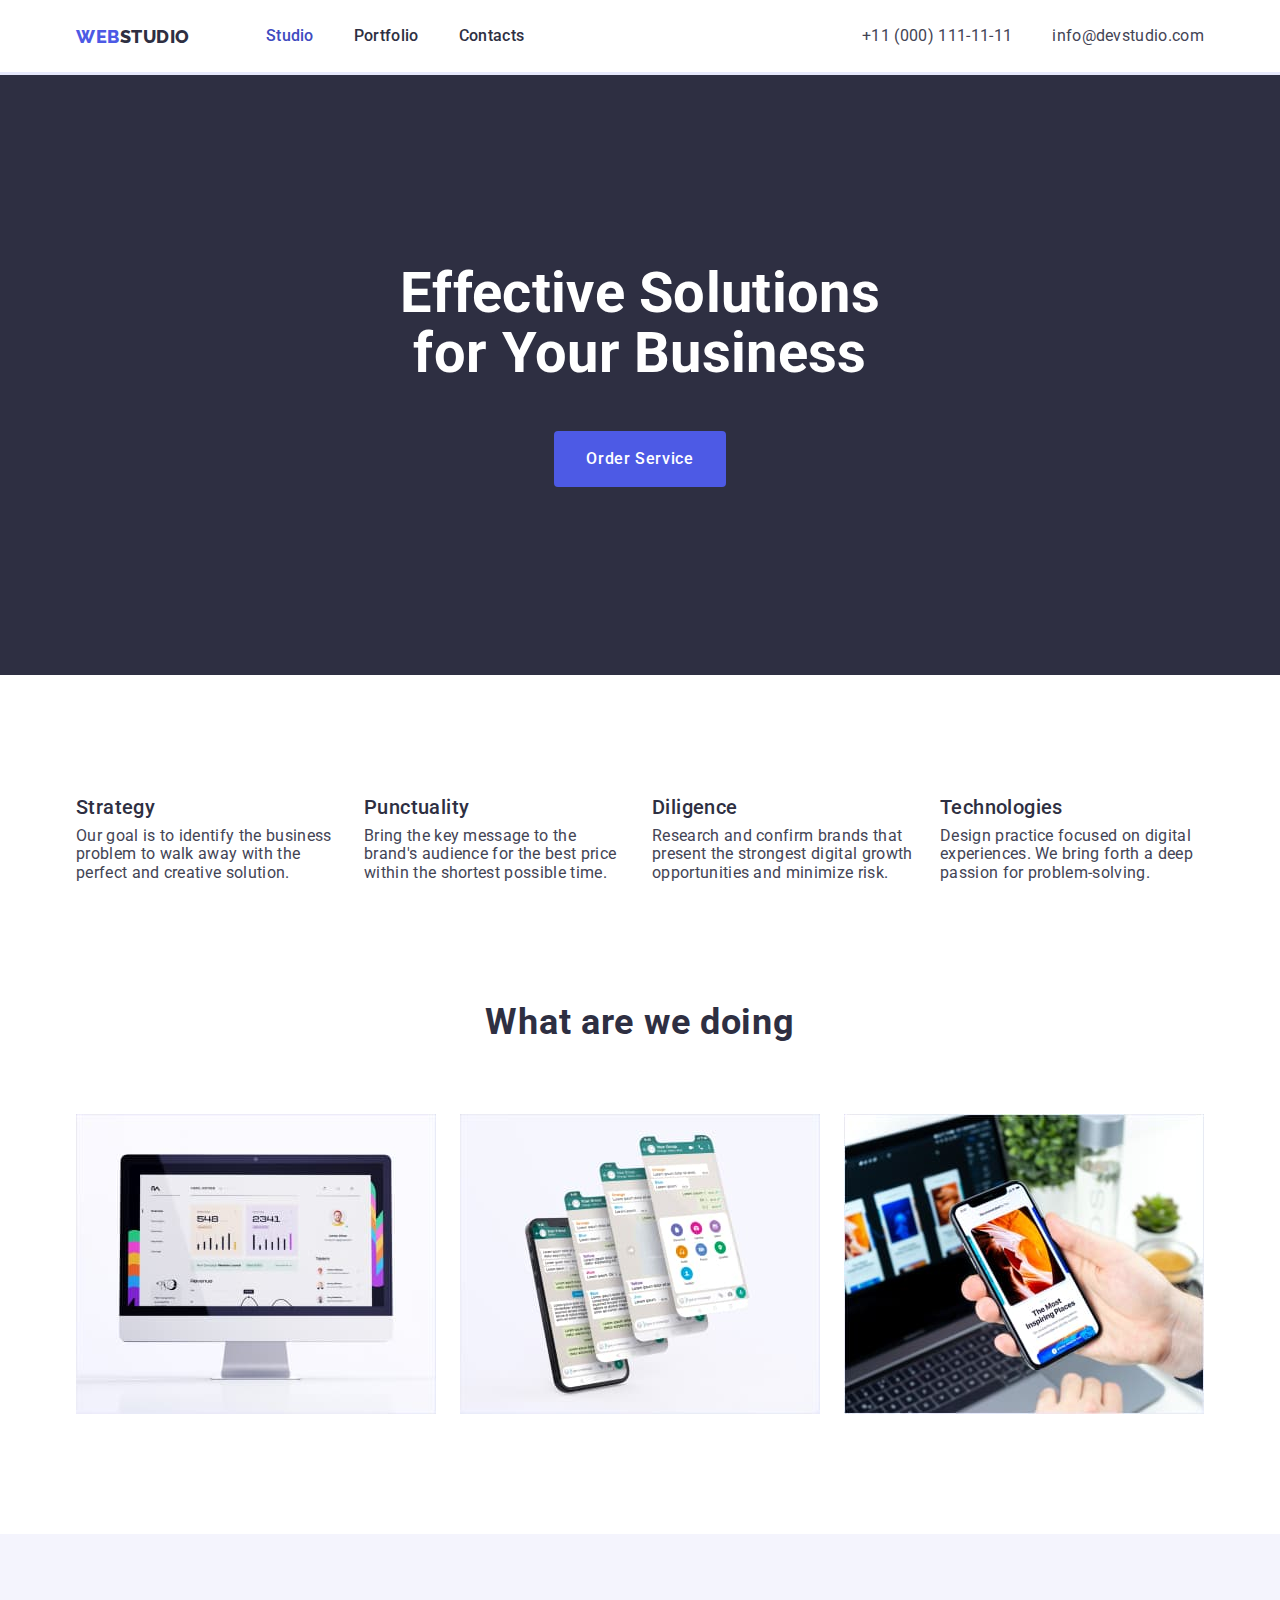
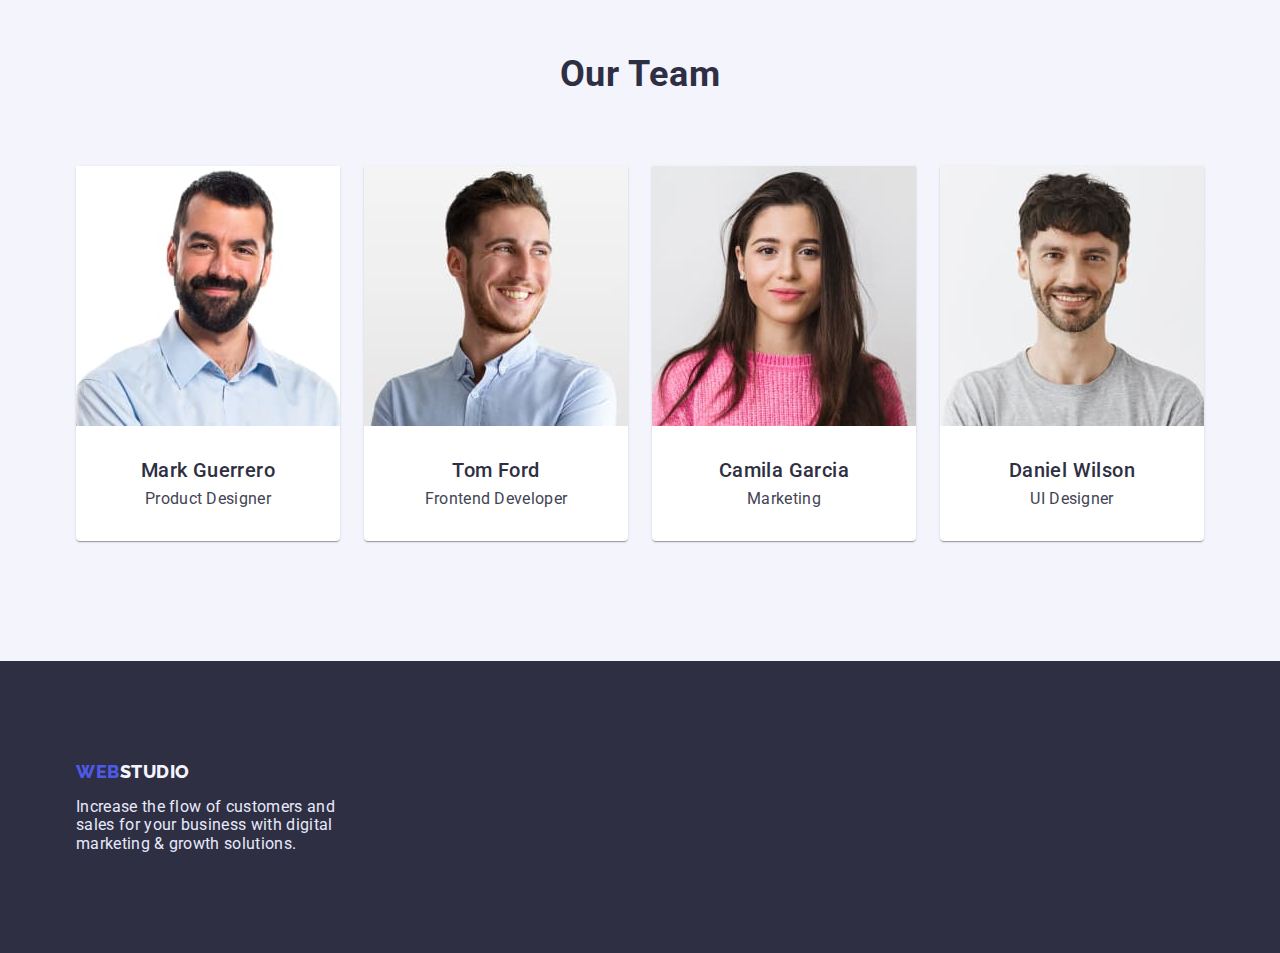
==== index.html @ 26d2b22c "Initial commit" ====
<!DOCTYPE html>
<html lang="en">
  <head>
    <meta charset="UTF-8" />
    <meta http-equiv="X-UA-Compatible" content="IE=edge" />
    <meta name="viewport" content="width=device-width, initial-scale=1.0" />
    <title>WEBSTUDIO</title>
    <!-- Fonts -->
    <link rel="preconnect" href="https://fonts.googleapis.com" />
    <link rel="preconnect" href="https://fonts.gstatic.com" crossorigin />
    <link
      href="https://fonts.googleapis.com/css2?family=Raleway:wght@800&family=Roboto:wght@400;500;700;900&display=swap"
      rel="stylesheet"
    />
    <!-- Styles -->
    <link
      rel="stylesheet"
      href="https://cdnjs.cloudflare.com/ajax/libs/modern-normalize/1.1.0/modern-normalize.min.css"
    />
    <link rel="stylesheet" href="./css/styles.css" />
  </head>
  <!-- Body -->
  <body>
    <!-- Header -->
    <header class="header">
      <div class="header-container container">
        <a class="logo" href="./index.html">WEB<span class="logo-dark">STUDIO</span></a>
        <nav class="navigation">
          <ul class="navigation-list">
            <li><a class="link current" href="./index.html">Studio</a></li>
            <li><a class="link" href="./portfolio.html">Portfolio</a></li>
            <li><a class="link" href="">Contacts</a></li>
          </ul>
        </nav>
        <ul class="contact-list">
          <li><a class="link contact-item" href="tel:+110001111111">+11 (000) 111-11-11</a></li>
          <li
            ><a class="link contact-item" href="mailto:info@devstudio.com"
              >info@devstudio.com</a
            ></li
          >
        </ul>
      </div>
    </header>
    <main>
      <!--hero image-->
      <section class="hero-section">
        <div class="hero-container container">
          <h1 class="hero-title">Effective Solutions for Your Business</h1>
          <button class="primary-btn" type="button">Order Service</button>
        </div>
      </section>
      <!-- Features -->
      <section class="section">
        <div class="container">
          <h2 class="section-title" hidden>features</h2>
          <ul class="section-list">
            <li class="item">
              <h3 class="undertitle">Strategy</h3>
              <p>
                Our goal is to identify the business problem to walk away with the perfect and
                creative solution.
              </p>
            </li>
            <li class="item">
              <h3 class="undertitle">Punctuality</h3>
              <p>
                Bring the key message to the brand's audience for the best price within the shortest
                possible time.
              </p>
            </li>
            <li class="item">
              <h3 class="undertitle">Diligence</h3>
              <p>
                Research and confirm brands that present the strongest digital growth opportunities
                and minimize risk.
              </p>
            </li>
            <li class="item">
              <h3 class="undertitle">Technologies</h3>
              <p>
                Design practice focused on digital experiences. We bring forth a deep passion for
                problem-solving.
              </p>
            </li>
          </ul>
        </div>
      </section>
      <!-- What are we doing -->
      <section class="section-work">
        <div class="container">
          <h2 class="section-title">What are we doing</h2>
          <ul class="work-list">
            <li>
              <img src="./images/hw-1-img-1.jpg" alt="stats at tablet" width="360" height="300" />
            </li>
            <li class="img-list">
              <img
                src="./images/hw-1-img-2.jpg"
                alt="functions of application"
                width="360"
                height="300"
              />
            </li>
            <li class="img-list">
              <img
                src="./images/hw-1-img-3.jpg"
                alt="using of laptop and phone"
                width="360"
                height="300"
              />
            </li>
          </ul>
        </div>
      </section>
      <!-- Our team -->
      <section class="section-team">
        <div class="container">
          <h2 class="section-title">Our Team</h2>
          <ul class="card-list">
            <li class="section-card">
              <img src="./images/hw-1-img-4.jpg" alt="male photo" width="264" height="260" />
              <div class="card-description">
                <h3 class="undertitle">Mark Guerrero</h3>
                <p>Product Designer</p>
              </div>
            </li>
            <li class="section-card">
              <img src="./images/hw-1-img-5.jpg" alt="male photo" width="264" height="260" />
              <div class="card-description">
                <h3 class="undertitle">Tom Ford</h3>
                <p>Frontend Developer</p>
              </div>
            </li>
            <li class="section-card">
              <img src="./images/hw-1-img-6.jpg" alt="female photo" width="264" height="260" />
              <div class="card-description">
                <h3 class="undertitle">Camila Garcia</h3>
                <p>Marketing</p>
              </div>
            </li>
            <li class="section-card">
              <img src="./images/hw-1-img-7.jpg" alt="male photo" width="264" height="260" />
              <div class="card-description">
                <h3 class="undertitle">Daniel Wilson</h3>
                <p>UI Designer</p>
              </div>
            </li>
          </ul>
        </div>
      </section>
    </main>
    <!-- Footer -->
    <footer class="footer">
      <div class="container">
        <a class="logo logo-footer" href="./index.html"
          >WEB<span class="logo-light logo-footer">STUDIO</span></a
        >
        <p class="footer-text">
          Increase the flow of customers and sales for your business with digital marketing & growth
          solutions.
        </p>
      </div>
    </footer>
  </body>
</html>
---- css/styles.css ----
/* Colors */
:root {
  --primary-brand: #4d5ae5;
  --pressed-state: #404bbf;
  --dark: #2e2f42;
  --succsess: #31d0aa;
  --text: #434455;
  --subtle-text: #8e8f99;
  --accent: #e7e9fc;
  --light: #f4f4fd;
  --modal-everlay: rgba(46, 47, 66, 0.4);
  --hero-background: rgba(46, 47, 66, 0.7);
  --background-white: #ffffff;

  /* Others */

  --indent: 24px;
  --cards: 3;
  --cardshadow: 0px 2px 1px -1px rgba(0, 0, 0, 0.2), 0px 1px 1px 0px rgba(0, 0, 0, 0.14),
    0px 1px 3px 0px rgba(0, 0, 0, 0.12);
}

/* Body */
body {
  font-family: 'Roboto', 'sans-serif';
  color: var(--text);
  background-color: var(--background-white);
  letter-spacing: 0.02em;
}

/* Reset Start */
h1,
h2,
h3,
h4,
h5,
h6,
p {
  margin: 0;
}

ul {
  margin: 0;
  padding: 0;
  list-style: none;
}

img {
  display: block;
  max-width: 100%;
  height: auto;
}

.visually-hidden {
  position: absolute;
  margin: -1px;
  border: 0;
  padding: 0;
  white-space: nowrap;
  height: 1px;
  clip-path: inset(100%);
  clip: rect(0 0 0 0);
  width: 1px;
  overflow: hidden;
}
/* reset end */

/* container */
.container {
  max-width: 1158px;
  padding-left: 15px;
  padding-right: 15px;
  margin: 0 auto;
}

/* Current color */
.navigation-list .link.current {
  color: var(--pressed-state);
}

/* logo */
.logo {
  color: var(--primary-brand);
  font-family: 'Raleway';
  font-size: 18px;
  font-weight: 800;
  line-height: calc(21 / 18);
  letter-spacing: 0.03em;
  text-decoration: none;
  margin-right: 76px;
}
.logo-dark {
  color: var(--dark);
  font-family: 'Raleway';
  font-size: 18px;
  font-weight: 800;
  line-height: calc(21 / 18);
  letter-spacing: 0.03em;
  text-decoration: none;
}

.logo-light {
  color: var(--light);
  font-family: 'Raleway';
  font-size: 18px;
  font-weight: 800;
  line-height: calc(21 / 18);
  letter-spacing: 0.03em;
  text-decoration: none;
}
/* Navigation */
.link {
  display: block;
  padding-top: 24px;
  padding-bottom: 24px;
  color: var(--dark);
  font-weight: 500;
  line-height: calc(24 / 16);
  text-decoration: none;
  letter-spacing: 0.02em;
}

.link:hover,
.link:focus {
  color: var(--primary-brand);
}
.navigation-list {
  list-style: none;
}
/* Contacs */
.contact-item {
  color: var(--text);
  font-weight: 400;
  line-height: calc(24 / 16);
  letter-spacing: 0.02em;
}

.contact-list {
  list-style: none;
}
/* Hero section */
.hero-section {
  background-color: var(--dark);
}
.hero-container {
  padding-top: 188px;
  padding-bottom: 188px;
  margin: auto;
}

.hero-title {
  width: 494px;
  color: var(--background-white);
  font-size: 56px;
  line-height: calc(60 / 56);
  margin-left: auto;
  margin-right: auto;
  text-align: center;
  margin-bottom: 48px;
}
/* Button */

.primary-btn {
  font-family: inherit;
  color: var(--background-white);
  background-color: var(--primary-brand);
  font-size: 16px;
  font-weight: 500;
  line-height: calc(24 / 16);
  letter-spacing: 0.04em;
  cursor: pointer;
  padding: 16px 32px;
}

.primary-btn {
  display: block;
  align-items: center;
  margin-left: auto;
  margin-right: auto;
  border-radius: 4px;
  border: transparent;
  /* outline: 2px solid red;
  outline-offset: -2px; */
}

.primary-btn:hover,
.primary-btn:focus {
  background-color: var(--pressed-state);
}
/* Features */

.undertitle {
  color: var(--dark);
  font-size: 20px;
  font-weight: 500;
  line-height: calc(24 / 20);
  letter-spacing: 0.02em;
}
/* What are we doing */
.section-title {
  color: var(--dark);
  font-size: 36px;
  line-height: calc(40 / 36);
  letter-spacing: 0.02em;
  margin-bottom: 72px;
  text-align: center;
}

/* Our team */

.section-team {
  background-color: var(--light);
}

.section-card {
  background-color: var(--background-white);
  box-shadow: var(--cardshadow);
  border-radius: 0px 0px 4px 4px;
  border-top: none;
}
/* Footer */

.footer {
  color: var(--accent);
  background-color: var(--dark);
}

/* Portfolio */

/* Filter */

.secondary-btn {
  font-family: inherit;
  color: var(--primary-brand);
  background-color: var(--light);
  font-size: 16px;
  font-weight: 500;
  line-height: calc(24 / 16);
  letter-spacing: 0.04em;
  cursor: pointer;
  padding: 12px 24px;
}

.secondary-btn:hover,
.secondary-btn:focus {
  background-color: var(--pressed-state);
  color: var(--background-white);
}
.secondary-btn {
  border: 2px solid transparent;
  border-radius: 5px;
}

.section-filter {
  list-style: none;
}

.section-title-portfolio {
  font-weight: 500;
  font-size: 20px;
  line-height: calc(24 / 20);
  letter-spacing: 0.02em;
  margin-bottom: 8px;
}

/* FLEX */
.header-container {
  display: flex;
  align-items: center;
}

.header {
  /* padding-top: 24px;
  padding-bottom: 24px; */
  border-bottom: 3px solid var(--accent);
}

.navigation-list {
  display: flex;
  gap: 40px;
}

.contact-list {
  display: flex;
  gap: 40px;
  margin-left: auto;
}

.section {
  padding-top: 120px;
  padding-bottom: 120px;
}

.undertitle {
  margin-bottom: 8px;
}

.section-list {
  display: flex;
  gap: 24px;
}

.section-list > .item {
  flex-basis: calc(100% / 4);
}

.work-list {
  display: flex;
  align-items: center;
  gap: 24px;
}

.card-list {
  display: flex;
  align-items: center;
  gap: 24px;
  /* outline: 2px solid red;
  outline-offset: -2px; */
}

.section-work {
  padding-bottom: 120px;
  /* outline: 2px solid red;
  outline-offset: -2px; */
}

.section-team {
  padding-top: 120px;
  padding-bottom: 120px;
  /* outline: 2px solid red;
  outline-offset: -2px; */
}

.card-description {
  padding: 32px 16px;
  text-align: center;
  /* box-shadow: var(--cardshadow);
  border-radius: 0px 0px 4px 4px; */
}

.footer {
  padding-top: 100px;
  padding-bottom: 100px;
}

.footer-text {
  max-width: 264px;
  margin-top: 16px;
}

/* Portfolio */

.section-filter {
  display: flex;
  justify-content: center;
  gap: 24px;
  /* outline: 2px solid red;
  outline-offset: -2px; */
}

.img-text {
  padding-top: 32px;
  padding-bottom: 32px;
  padding-left: 16px;
  padding-right: auto;
  border: 1px solid var(--accent);
  border-top: none;
}

.section-buttons {
  padding-bottom: 120px;
  padding-top: 120px;
}

.filter-list {
  display: flex;
  flex-wrap: wrap;
  padding: 0;
  margin: 0;
  margin-left: -24px;
  margin-top: 24px;
  /* outline: 2px solid red;
  outline-offset: -2px; */
}
.filter-list > .filter-item {
  flex-basis: calc(100% / 3 - 24px);
  margin-left: 24px;
  margin-top: 48px;
  /* box-shadow: var(--cardshadow); */
  /* border: 1px solid var(--accent);
  border-top: none; */
}
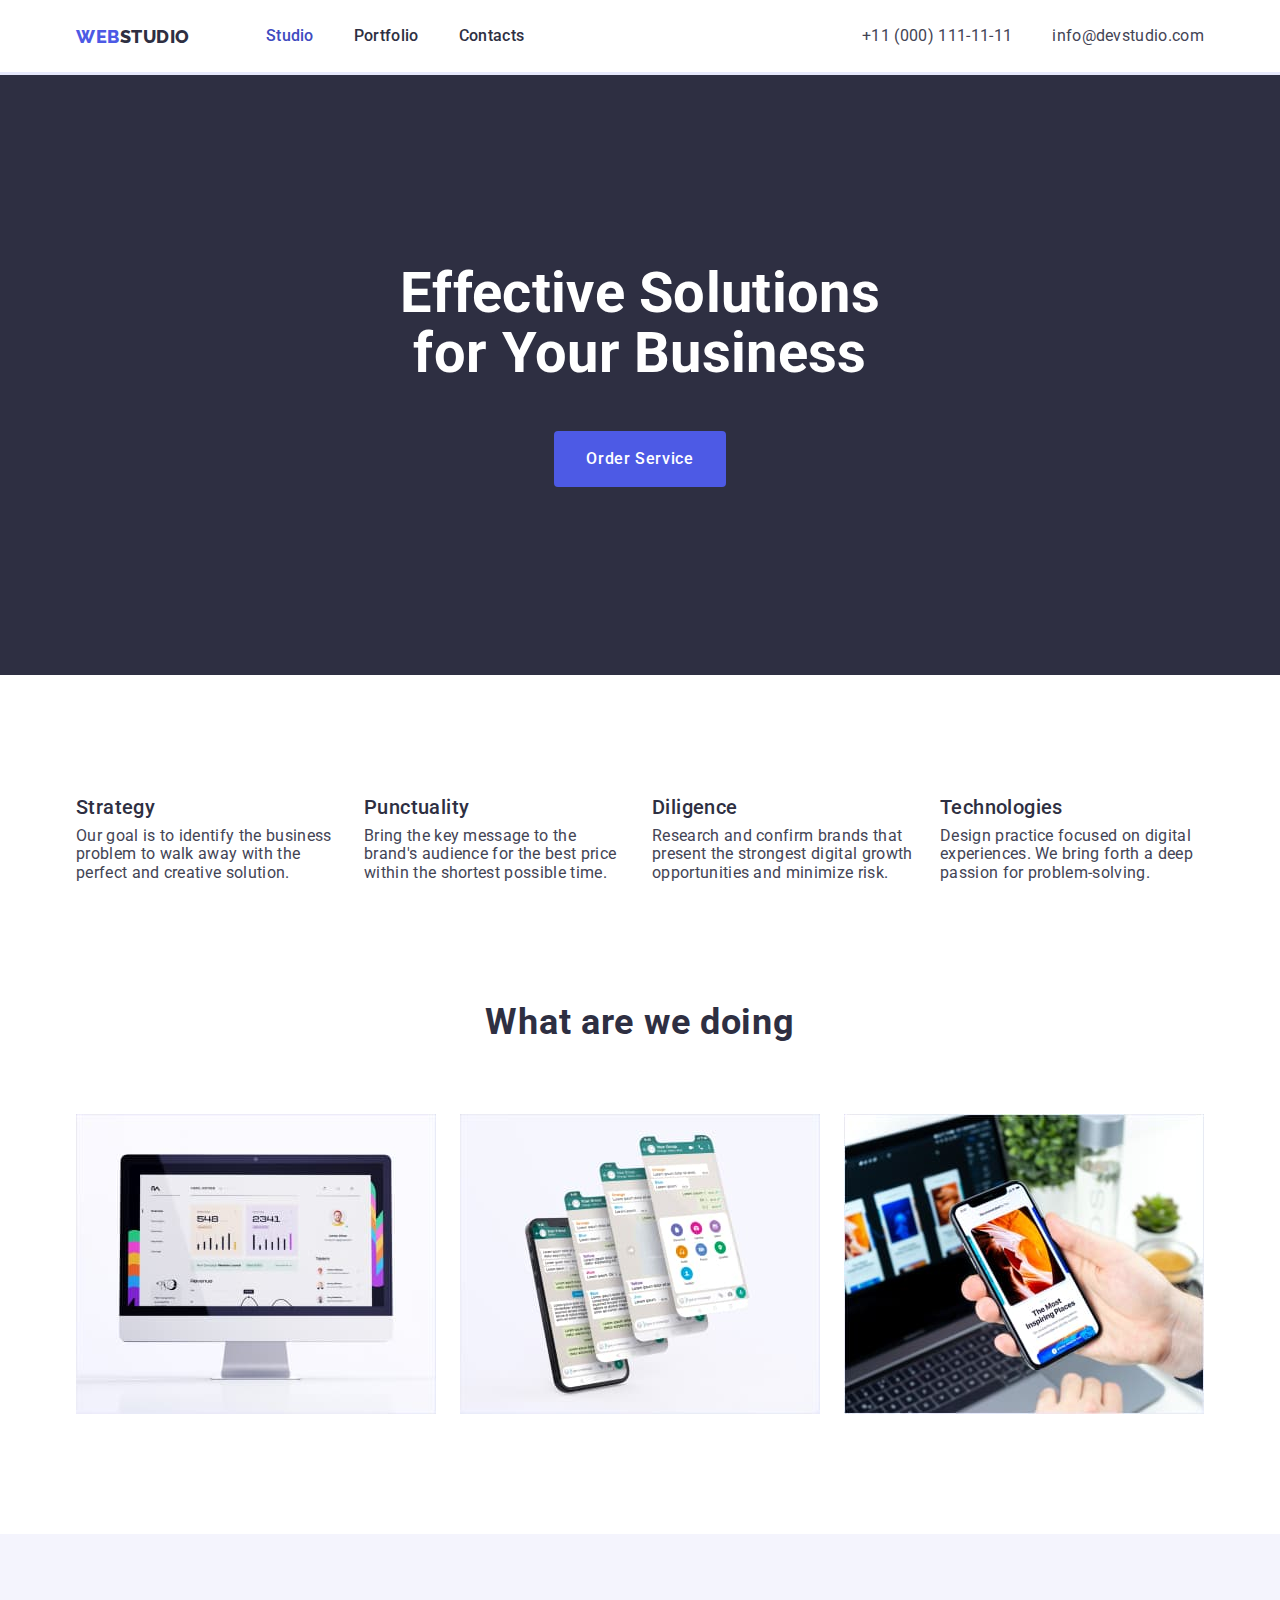
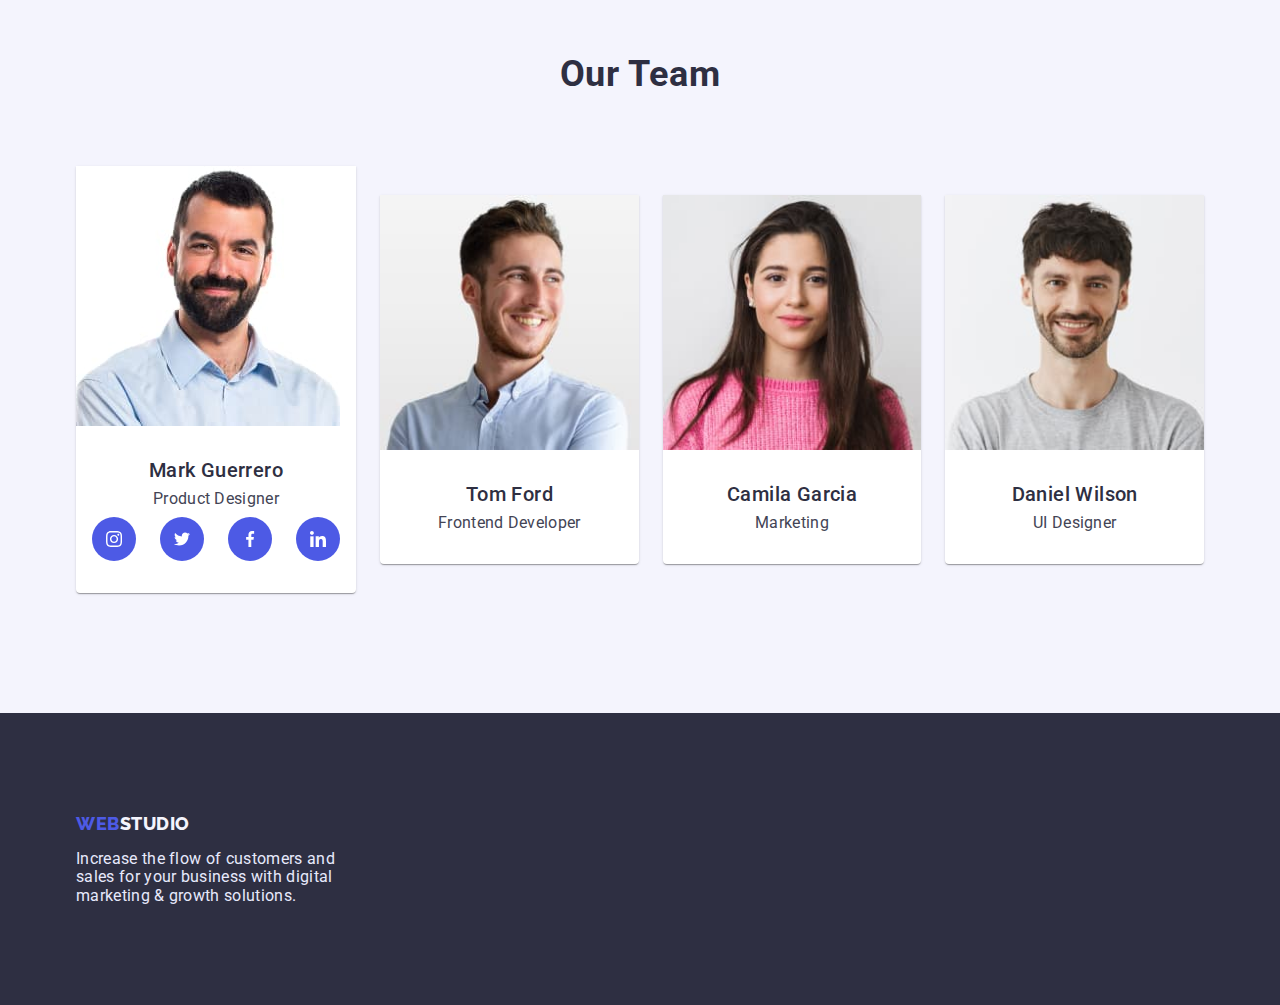
==== commit 2c15212d: "add icons" ====
--- a/index.html
+++ b/index.html
@@ -123,6 +123,60 @@
               <div class="card-description">
                 <h3 class="undertitle">Mark Guerrero</h3>
                 <p>Product Designer</p>
+                <ul class="socials-list">
+                  <li class="socials-item">
+                    <a
+                      class="socials-link"
+                      href="https://instagram.com"
+                      aria-label="Instagram"
+                      target="_blank"
+                      rel="noopener noreferrer"
+                    >
+                      <svg class="socials-icon" width="16" height="16">
+                        <use href="./images/icons.svg#icon-instagram"></use>
+                      </svg>
+                    </a>
+                  </li>
+                  <li class="socials-item">
+                    <a
+                      class="socials-link"
+                      href="https://twitter.com"
+                      aria-label="Twitter"
+                      target="_blank"
+                      rel="noopener noreferrer"
+                    >
+                      <svg class="socials-icon" width="16" height="16">
+                        <use href="./images/icons.svg#icon-twitter"></use>
+                      </svg>
+                    </a>
+                  </li>
+                  <li class="socials-item">
+                    <a
+                      class="socials-link"
+                      href="https://facebook.com"
+                      aria-label="Facebook"
+                      target="_blank"
+                      rel="noopener noreferrer"
+                    >
+                      <svg class="socials-icon" width="16" height="16">
+                        <use href="./images/icons.svg#icon-facebook"></use>
+                      </svg>
+                    </a>
+                  </li>
+                  <li class="socials-item">
+                    <a
+                      class="socials-link"
+                      href="https://linkedin.com"
+                      aria-label="LinkedIn"
+                      target="_blank"
+                      rel="noopener noreferrer"
+                    >
+                      <svg class="socials-icon" width="16" height="16">
+                        <use href="./images/icons.svg#icon-linkedin"></use>
+                      </svg>
+                    </a>
+                  </li>
+                </ul>
               </div>
             </li>
             <li class="section-card">
--- a/css/styles.css
+++ b/css/styles.css
@@ -390,3 +390,30 @@
   /* border: 1px solid var(--accent);
   border-top: none; */
 }
+
+/* ICONS */
+.socials-link {
+  display: flex;
+  align-items: center;
+  justify-content: center;
+
+  width: 44px;
+  height: 44px;
+  background-color: var(--primary-brand);
+  border-radius: 50%;
+  fill: var(--background-white);
+}
+.socials-list {
+  display: flex;
+  justify-content: center;
+  gap: 24px;
+  margin-top: 8px;
+}
+
+.socials-icon {
+  fill: var(--secondary-bg-cl);
+}
+.socials-link:hover .socials-icon,
+.socials-link:focus .socials-icon {
+  fill: var(--accent-bg-cl);
+}
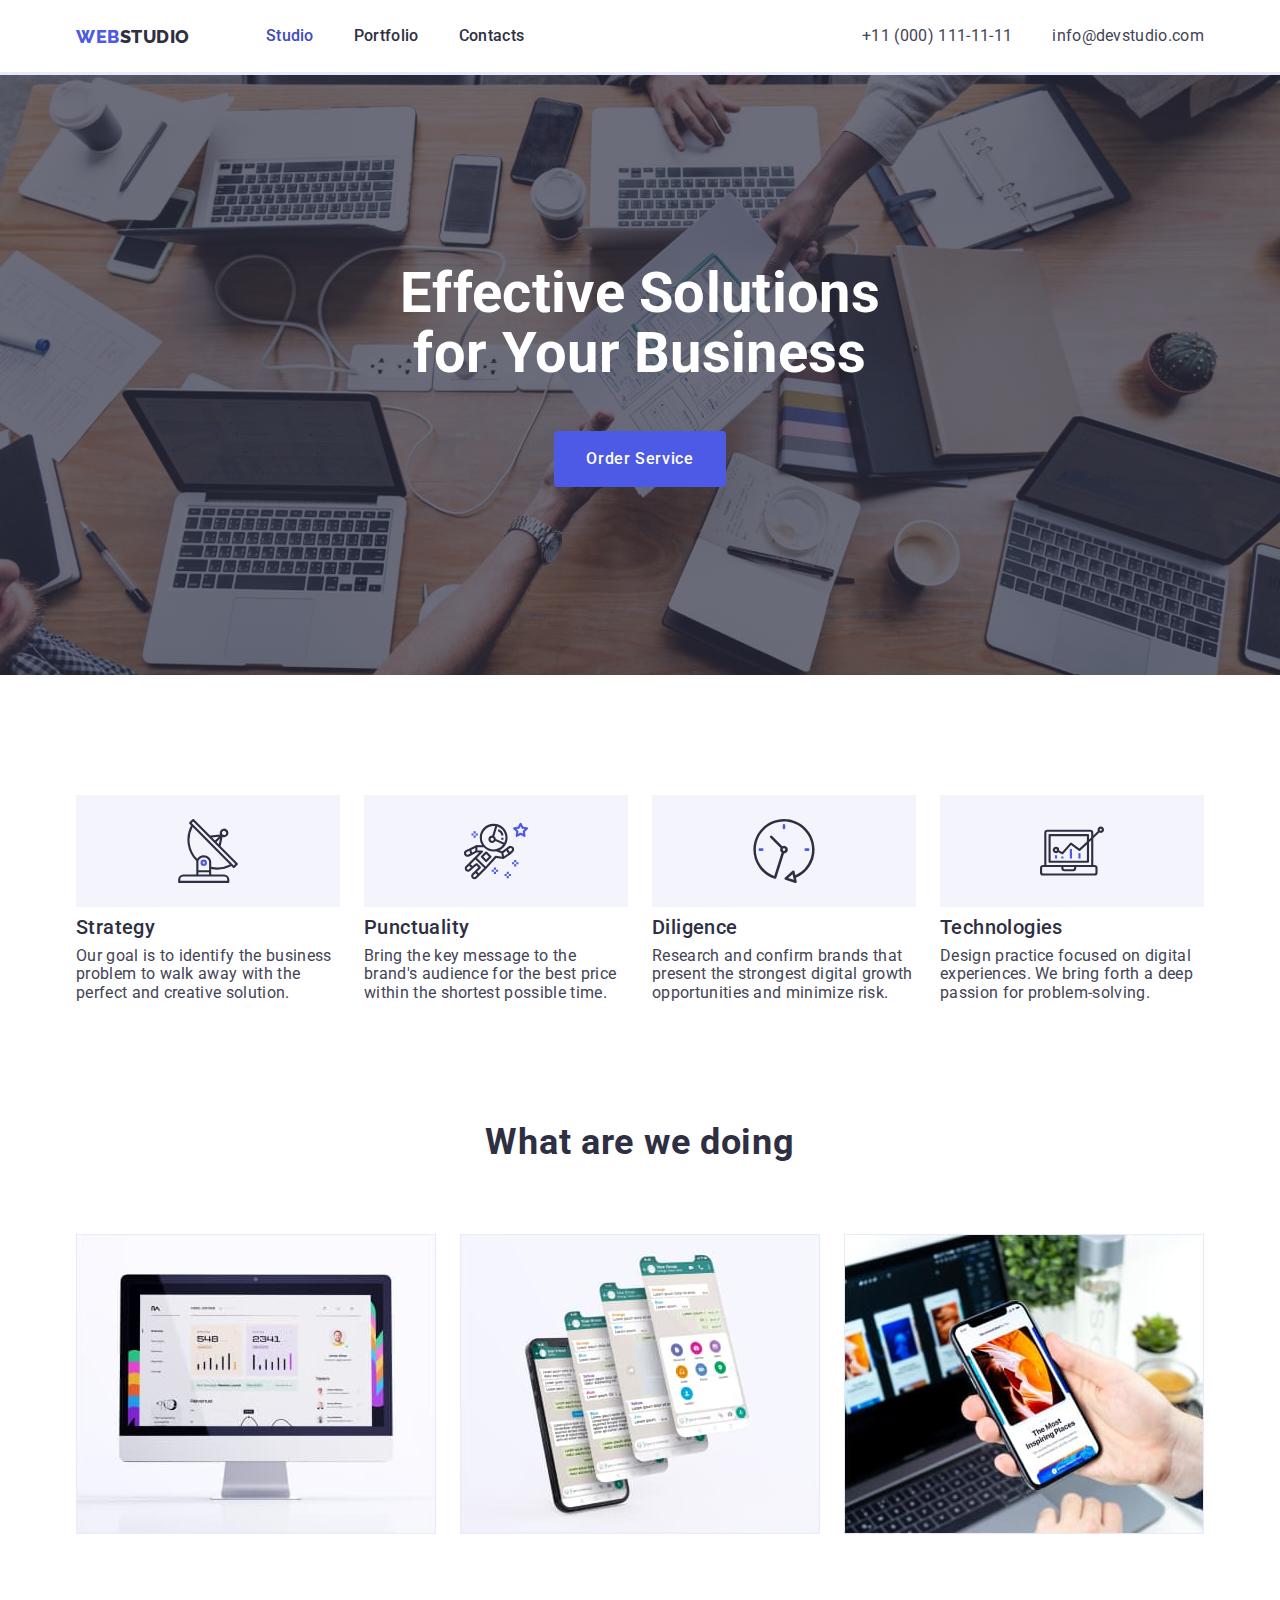
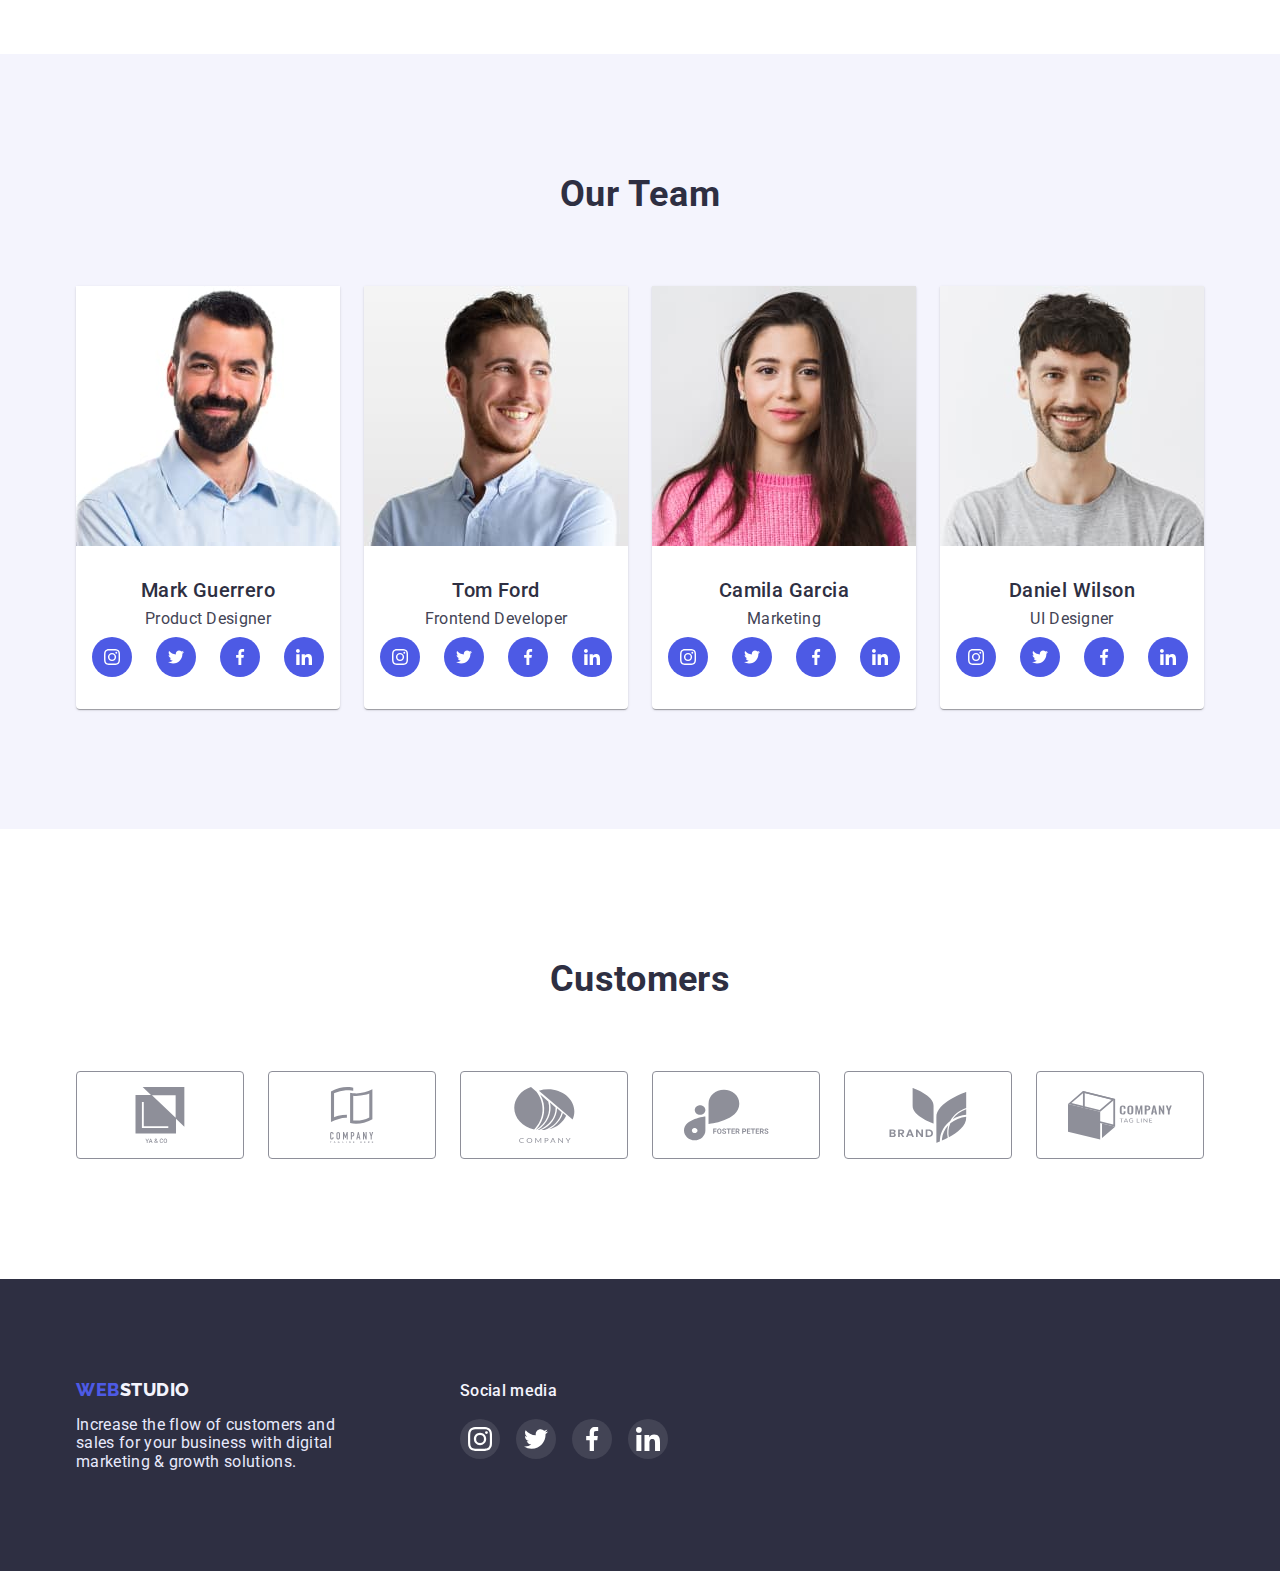
==== commit c38908e2: "added icons" ====
--- a/index.html
+++ b/index.html
@@ -27,7 +27,7 @@
         <a class="logo" href="./index.html">WEB<span class="logo-dark">STUDIO</span></a>
         <nav class="navigation">
           <ul class="navigation-list">
-            <li><a class="link current" href="./index.html">Studio</a></li>
+            <li><a class="link index-link current" href="./index.html">Studio</a></li>
             <li><a class="link" href="./portfolio.html">Portfolio</a></li>
             <li><a class="link" href="">Contacts</a></li>
           </ul>
@@ -56,6 +56,11 @@
           <h2 class="section-title" hidden>features</h2>
           <ul class="section-list">
             <li class="item">
+              <div class="icon-container">
+                <svg class="features-icon" width="64" height="64">
+                  <use href="./images/icons.svg#icon-antenna"></use>
+                </svg>
+              </div>
               <h3 class="undertitle">Strategy</h3>
               <p>
                 Our goal is to identify the business problem to walk away with the perfect and
@@ -63,6 +68,11 @@
               </p>
             </li>
             <li class="item">
+              <div class="icon-container">
+                <svg class="features-icon" width="64" height="64">
+                  <use href="./images/icons.svg#icon-astronaut"></use>
+                </svg>
+              </div>
               <h3 class="undertitle">Punctuality</h3>
               <p>
                 Bring the key message to the brand's audience for the best price within the shortest
@@ -70,6 +80,11 @@
               </p>
             </li>
             <li class="item">
+              <div class="icon-container">
+                <svg class="features-icon" width="64" height="64">
+                  <use href="./images/icons.svg#icon-clock"></use>
+                </svg>
+              </div>
               <h3 class="undertitle">Diligence</h3>
               <p>
                 Research and confirm brands that present the strongest digital growth opportunities
@@ -77,6 +92,11 @@
               </p>
             </li>
             <li class="item">
+              <div class="icon-container">
+                <svg class="features-icon" width="64" height="64">
+                  <use href="./images/icons.svg#icon-diagram"></use>
+                </svg>
+              </div>
               <h3 class="undertitle">Technologies</h3>
               <p>
                 Design practice focused on digital experiences. We bring forth a deep passion for
@@ -184,6 +204,60 @@
               <div class="card-description">
                 <h3 class="undertitle">Tom Ford</h3>
                 <p>Frontend Developer</p>
+                <ul class="socials-list">
+                  <li class="socials-item">
+                    <a
+                      class="socials-link"
+                      href="https://instagram.com"
+                      aria-label="Instagram"
+                      target="_blank"
+                      rel="noopener noreferrer"
+                    >
+                      <svg class="socials-icon" width="16" height="16">
+                        <use href="./images/icons.svg#icon-instagram"></use>
+                      </svg>
+                    </a>
+                  </li>
+                  <li class="socials-item">
+                    <a
+                      class="socials-link"
+                      href="https://twitter.com"
+                      aria-label="Twitter"
+                      target="_blank"
+                      rel="noopener noreferrer"
+                    >
+                      <svg class="socials-icon" width="16" height="16">
+                        <use href="./images/icons.svg#icon-twitter"></use>
+                      </svg>
+                    </a>
+                  </li>
+                  <li class="socials-item">
+                    <a
+                      class="socials-link"
+                      href="https://facebook.com"
+                      aria-label="Facebook"
+                      target="_blank"
+                      rel="noopener noreferrer"
+                    >
+                      <svg class="socials-icon" width="16" height="16">
+                        <use href="./images/icons.svg#icon-facebook"></use>
+                      </svg>
+                    </a>
+                  </li>
+                  <li class="socials-item">
+                    <a
+                      class="socials-link"
+                      href="https://linkedin.com"
+                      aria-label="LinkedIn"
+                      target="_blank"
+                      rel="noopener noreferrer"
+                    >
+                      <svg class="socials-icon" width="16" height="16">
+                        <use href="./images/icons.svg#icon-linkedin"></use>
+                      </svg>
+                    </a>
+                  </li>
+                </ul>
               </div>
             </li>
             <li class="section-card">
@@ -191,6 +265,60 @@
               <div class="card-description">
                 <h3 class="undertitle">Camila Garcia</h3>
                 <p>Marketing</p>
+                <ul class="socials-list">
+                  <li class="socials-item">
+                    <a
+                      class="socials-link"
+                      href="https://instagram.com"
+                      aria-label="Instagram"
+                      target="_blank"
+                      rel="noopener noreferrer"
+                    >
+                      <svg class="socials-icon" width="16" height="16">
+                        <use href="./images/icons.svg#icon-instagram"></use>
+                      </svg>
+                    </a>
+                  </li>
+                  <li class="socials-item">
+                    <a
+                      class="socials-link"
+                      href="https://twitter.com"
+                      aria-label="Twitter"
+                      target="_blank"
+                      rel="noopener noreferrer"
+                    >
+                      <svg class="socials-icon" width="16" height="16">
+                        <use href="./images/icons.svg#icon-twitter"></use>
+                      </svg>
+                    </a>
+                  </li>
+                  <li class="socials-item">
+                    <a
+                      class="socials-link"
+                      href="https://facebook.com"
+                      aria-label="Facebook"
+                      target="_blank"
+                      rel="noopener noreferrer"
+                    >
+                      <svg class="socials-icon" width="16" height="16">
+                        <use href="./images/icons.svg#icon-facebook"></use>
+                      </svg>
+                    </a>
+                  </li>
+                  <li class="socials-item">
+                    <a
+                      class="socials-link"
+                      href="https://linkedin.com"
+                      aria-label="LinkedIn"
+                      target="_blank"
+                      rel="noopener noreferrer"
+                    >
+                      <svg class="socials-icon" width="16" height="16">
+                        <use href="./images/icons.svg#icon-linkedin"></use>
+                      </svg>
+                    </a>
+                  </li>
+                </ul>
               </div>
             </li>
             <li class="section-card">
@@ -198,22 +326,199 @@
               <div class="card-description">
                 <h3 class="undertitle">Daniel Wilson</h3>
                 <p>UI Designer</p>
-              </div>
-            </li>
+                <ul class="socials-list">
+                  <li class="socials-item">
+                    <a
+                      class="socials-link"
+                      href="https://instagram.com"
+                      aria-label="Instagram"
+                      target="_blank"
+                      rel="noopener noreferrer"
+                    >
+                      <svg class="socials-icon" width="16" height="16">
+                        <use href="./images/icons.svg#icon-instagram"></use>
+                      </svg>
+                    </a>
+                  </li>
+                  <li class="socials-item">
+                    <a
+                      class="socials-link"
+                      href="https://twitter.com"
+                      aria-label="Twitter"
+                      target="_blank"
+                      rel="noopener noreferrer"
+                    >
+                      <svg class="socials-icon" width="16" height="16">
+                        <use href="./images/icons.svg#icon-twitter"></use>
+                      </svg>
+                    </a>
+                  </li>
+                  <li class="socials-item">
+                    <a
+                      class="socials-link"
+                      href="https://facebook.com"
+                      aria-label="Facebook"
+                      target="_blank"
+                      rel="noopener noreferrer"
+                    >
+                      <svg class="socials-icon" width="16" height="16">
+                        <use href="./images/icons.svg#icon-facebook"></use>
+                      </svg>
+                    </a>
+                  </li>
+                  <li class="socials-item">
+                    <a
+                      class="socials-link"
+                      href="https://linkedin.com"
+                      aria-label="LinkedIn"
+                      target="_blank"
+                      rel="noopener noreferrer"
+                    >
+                      <svg class="socials-icon" width="16" height="16">
+                        <use href="./images/icons.svg#icon-linkedin"></use>
+                      </svg>
+                    </a>
+                  </li>
+                </ul>
+              </div>
+            </li>
+          </ul>
+        </div>
+      </section>
+      <!-- Customers -->
+      <section class="customers">
+        <div class="container">
+          <h2 class="customers-title">Customers</h2>
+          <ul class="clients list">
+            <li class="client-item"
+              ><a
+                href=""
+                class="client-link"
+                aria-label="partner"
+                target="_blank"
+                rel="noopener noreferrer"
+              >
+                <svg class="icon-clients" width="104" height="56">
+                  <use href="./images/icons.svg#icon-group"></use>
+                </svg> </a
+            ></li>
+            <li
+              ><a
+                href=""
+                class="client-link"
+                aria-label="partner"
+                target="_blank"
+                rel="noopener noreferrer"
+              >
+                <svg class="icon-clients" width="104" height="56">
+                  <use href="./images/icons.svg#icon-group-1"></use>
+                </svg> </a
+            ></li>
+            <li
+              ><a
+                href=""
+                class="client-link"
+                aria-label="partner"
+                target="_blank"
+                rel="noopener noreferrer"
+              >
+                <svg class="icon-clients" width="104" height="56">
+                  <use href="./images/icons.svg#icon-group-2"></use>
+                </svg> </a
+            ></li>
+            <li
+              ><a
+                href=""
+                class="client-link"
+                aria-label="partner"
+                target="_blank"
+                rel="noopener noreferrer"
+              >
+                <svg class="icon-clients" width="104" height="56">
+                  <use href="./images/icons.svg#icon-group-3"></use>
+                </svg> </a
+            ></li>
+            <li
+              ><a
+                href=""
+                class="client-link"
+                aria-label="partner"
+                target="_blank"
+                rel="noopener noreferrer"
+              >
+                <svg class="icon-clients" width="104" height="56">
+                  <use href="./images/icons.svg#icon-group-4"></use>
+                </svg> </a
+            ></li>
+            <li
+              ><a
+                href=""
+                class="client-link"
+                aria-label="partner"
+                target="_blank"
+                rel="noopener noreferrer"
+              >
+                <svg class="icon-clients" width="104" height="56">
+                  <use href="./images/icons.svg#icon-group-5"></use>
+                </svg> </a
+            ></li>
           </ul>
         </div>
       </section>
     </main>
     <!-- Footer -->
     <footer class="footer">
-      <div class="container">
-        <a class="logo logo-footer" href="./index.html"
-          >WEB<span class="logo-light logo-footer">STUDIO</span></a
-        >
-        <p class="footer-text">
-          Increase the flow of customers and sales for your business with digital marketing & growth
-          solutions.
-        </p>
+      <div class="container flex-footer">
+        <div>
+          <a class="logo logo-footer" href="./index.html"
+            >WEB<span class="logo-light logo-footer">STUDIO</span></a
+          >
+          <p class="footer-text">
+            Increase the flow of customers and sales for your business with digital marketing &
+            growth solutions.
+          </p>
+        </div>
+        <div class="social-media">
+          <p class="social-descr">Social media</p>
+          <ul class="social-list-footer">
+            <li class="social-media-item"
+              ><a
+                class="social-media-link"
+                href="https:/instagram.com"
+                target="_blank"
+                rel="noopener norefferer"
+                ><svg class="" width="24" height="24">
+                  <use href="./images/icons.svg#icon-instagram"></use></svg></a
+            ></li>
+            <li class="social-media-item"
+              ><a
+                class="social-media-link"
+                href="https:/twitter.com"
+                target="_blank"
+                rel="noopener norefferer"
+                ><svg class="" width="24" height="24">
+                  <use href="./images/icons.svg#icon-twitter"></use></svg></a
+            ></li>
+            <li class="social-media-item"
+              ><a
+                class="social-media-link"
+                href="https:/facebook.com"
+                target="_blank"
+                rel="noopener norefferer"
+                ><svg class="" width="24" height="24">
+                  <use href="./images/icons.svg#icon-facebook"></use></svg></a
+            ></li>
+            <li class="social-media-item"
+              ><a
+                class="social-media-link"
+                href="https:/linkedin.com"
+                target="_blank"
+                rel="noopener norefferer"
+                ><svg class="" width="24" height="24">
+                  <use href="./images/icons.svg#icon-linkedin"></use></svg></a
+            ></li>
+          </ul>
+        </div>
       </div>
     </footer>
   </body>
--- a/css/styles.css
+++ b/css/styles.css
@@ -127,6 +127,9 @@
 .navigation-list {
   list-style: none;
 }
+/* .porfolio-link:visited {
+  color: var(--pressed-state);
+} */
 /* Contacs */
 .contact-item {
   color: var(--text);
@@ -139,13 +142,20 @@
   list-style: none;
 }
 /* Hero section */
-.hero-section {
+/* .hero-section {
   background-color: var(--dark);
-}
+} */
 .hero-container {
+  background-color: var(--dark);
   padding-top: 188px;
   padding-bottom: 188px;
   margin: auto;
+  max-width: 1440px;
+  background-image: linear-gradient(to right, rgba(46, 47, 66, 0.7), rgba(46, 47, 66, 0.7)),
+    url(../images/people-office2.jpg);
+  background-repeat: no-repeat;
+  background-position: center;
+  background-size: cover;
 }
 
 .hero-title {
@@ -245,6 +255,8 @@
 .secondary-btn:focus {
   background-color: var(--pressed-state);
   color: var(--background-white);
+  box-shadow: 0px 3px 1px rgba(0, 0, 0, 0.1), 0px 2px 1px rgba(0, 0, 0, 0.08),
+    0px 2px 2px rgba(46, 47, 66, 0.8);
 }
 .secondary-btn {
   border: 2px solid transparent;
@@ -304,6 +316,16 @@
   flex-basis: calc(100% / 4);
 }
 
+.icon-container {
+  display: flex;
+  justify-content: center;
+  align-items: center;
+  width: 264px;
+  height: 112px;
+  background-color: var(--light);
+  margin-bottom: 8px;
+}
+
 .work-list {
   display: flex;
   align-items: center;
@@ -344,7 +366,7 @@
 }
 
 .footer-text {
-  max-width: 264px;
+  width: 264px;
   margin-top: 16px;
 }
 
@@ -391,14 +413,23 @@
   border-top: none; */
 }
 
-/* ICONS */
+.filter-link {
+  display: block;
+}
+
+.filter-link:hover,
+.filter-link:focus {
+  box-shadow: 0px 1px 6px rgba(46, 47, 66, 0.8), 0px 1px 1px rgba(46, 47, 66, 0.16),
+    0px 2px 1px rgba(46, 47, 66, 0.8);
+}
+/* ICONS-socials*/
 .socials-link {
   display: flex;
   align-items: center;
   justify-content: center;
 
-  width: 44px;
-  height: 44px;
+  width: 40px;
+  height: 40px;
   background-color: var(--primary-brand);
   border-radius: 50%;
   fill: var(--background-white);
@@ -413,7 +444,102 @@
 .socials-icon {
   fill: var(--secondary-bg-cl);
 }
-.socials-link:hover .socials-icon,
-.socials-link:focus .socials-icon {
-  fill: var(--accent-bg-cl);
-}
+.socials-link:hover,
+.socials-link:focus {
+  background-color: var(--pressed-state);
+}
+
+/* customers */
+.customers {
+  padding-top: 130px;
+  padding-bottom: 120px;
+}
+
+.customers-title {
+  font-size: 36px;
+  line-height: calc(40 / 36);
+  text-align: center;
+  margin-bottom: 72px;
+  color: var(--dark);
+}
+
+.clients.list {
+  display: flex;
+
+  gap: 24px;
+}
+.client-link {
+  display: flex;
+  width: 168px;
+  height: 88px;
+  justify-content: center;
+  align-items: center;
+  color: var(--subtle-text);
+  border: 1px solid var(--subtle-text);
+  border-radius: 4px;
+}
+
+.client-link:hover,
+.client-link:focus {
+  color: var(--pressed-state);
+  border: 1px solid var(--pressed-state);
+}
+
+.icon-clients {
+  fill: currentColor;
+}
+
+/* footer */
+/* .social-media {
+  display: flex;
+  justify-content: center;
+  gap: 24px;
+  margin-top: 8px;
+}
+.social-media-link {
+  display: flex;
+  align-items: center;
+  justify-content: center;
+
+  width: 40px;
+  height: 40px;
+  background-color: var(--primary-brand);
+  border-radius: 50%;
+  fill: var(--background-white);
+} */
+.flex-footer {
+  display: flex;
+}
+
+.social-media {
+  margin-left: 120px;
+}
+
+.social-descr {
+  margin: 0;
+  color: var(--light);
+  font-weight: 500;
+  font-size: 16px;
+  line-height: 1.5;
+}
+
+.social-list-footer {
+  display: flex;
+  margin-top: 16px;
+  gap: 16px;
+}
+
+.social-media-link {
+  display: flex;
+  justify-content: center;
+  align-items: center;
+  width: 40px;
+  height: 40px;
+  border-radius: 50%;
+  background-color: rgba(255, 255, 255, 0.1);
+  fill: var(--background-white);
+}
+.social-media-link:hover,
+.social-media-link:focus {
+  background-color: var(--succsess);
+}
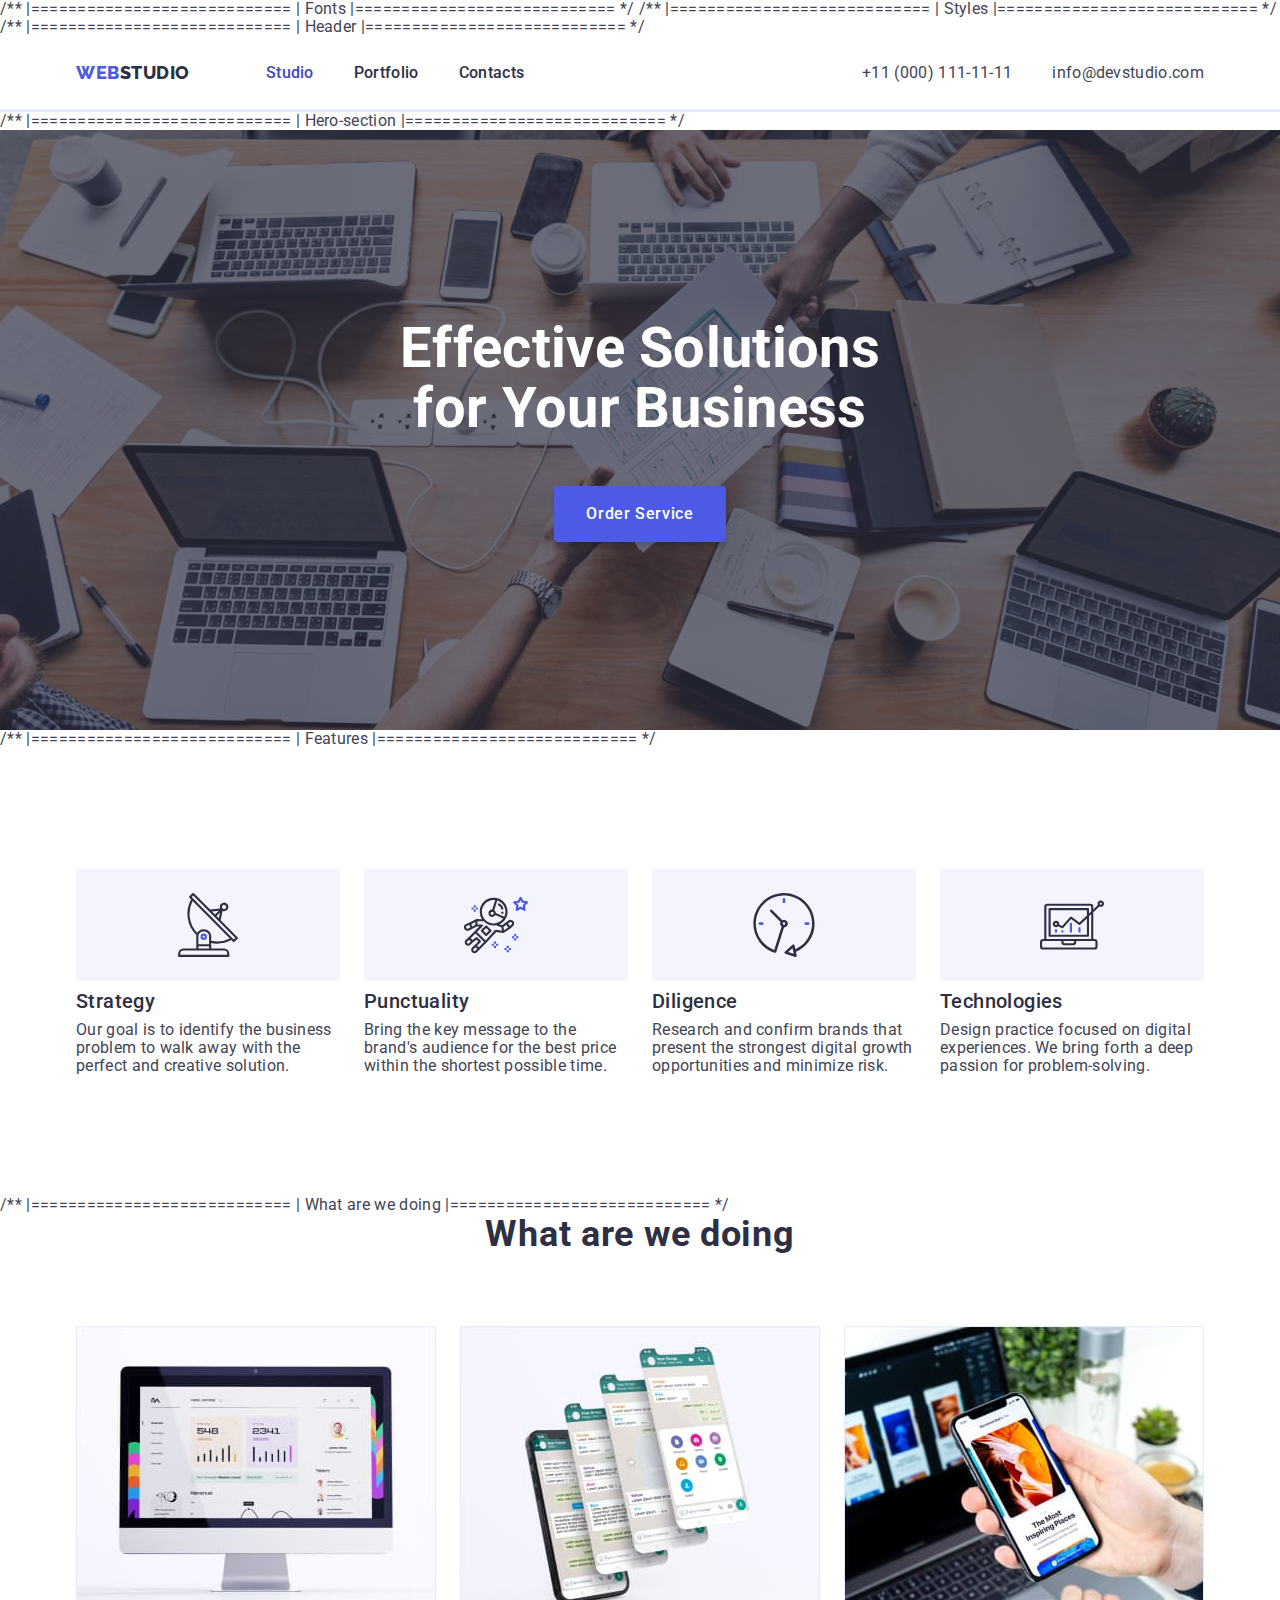
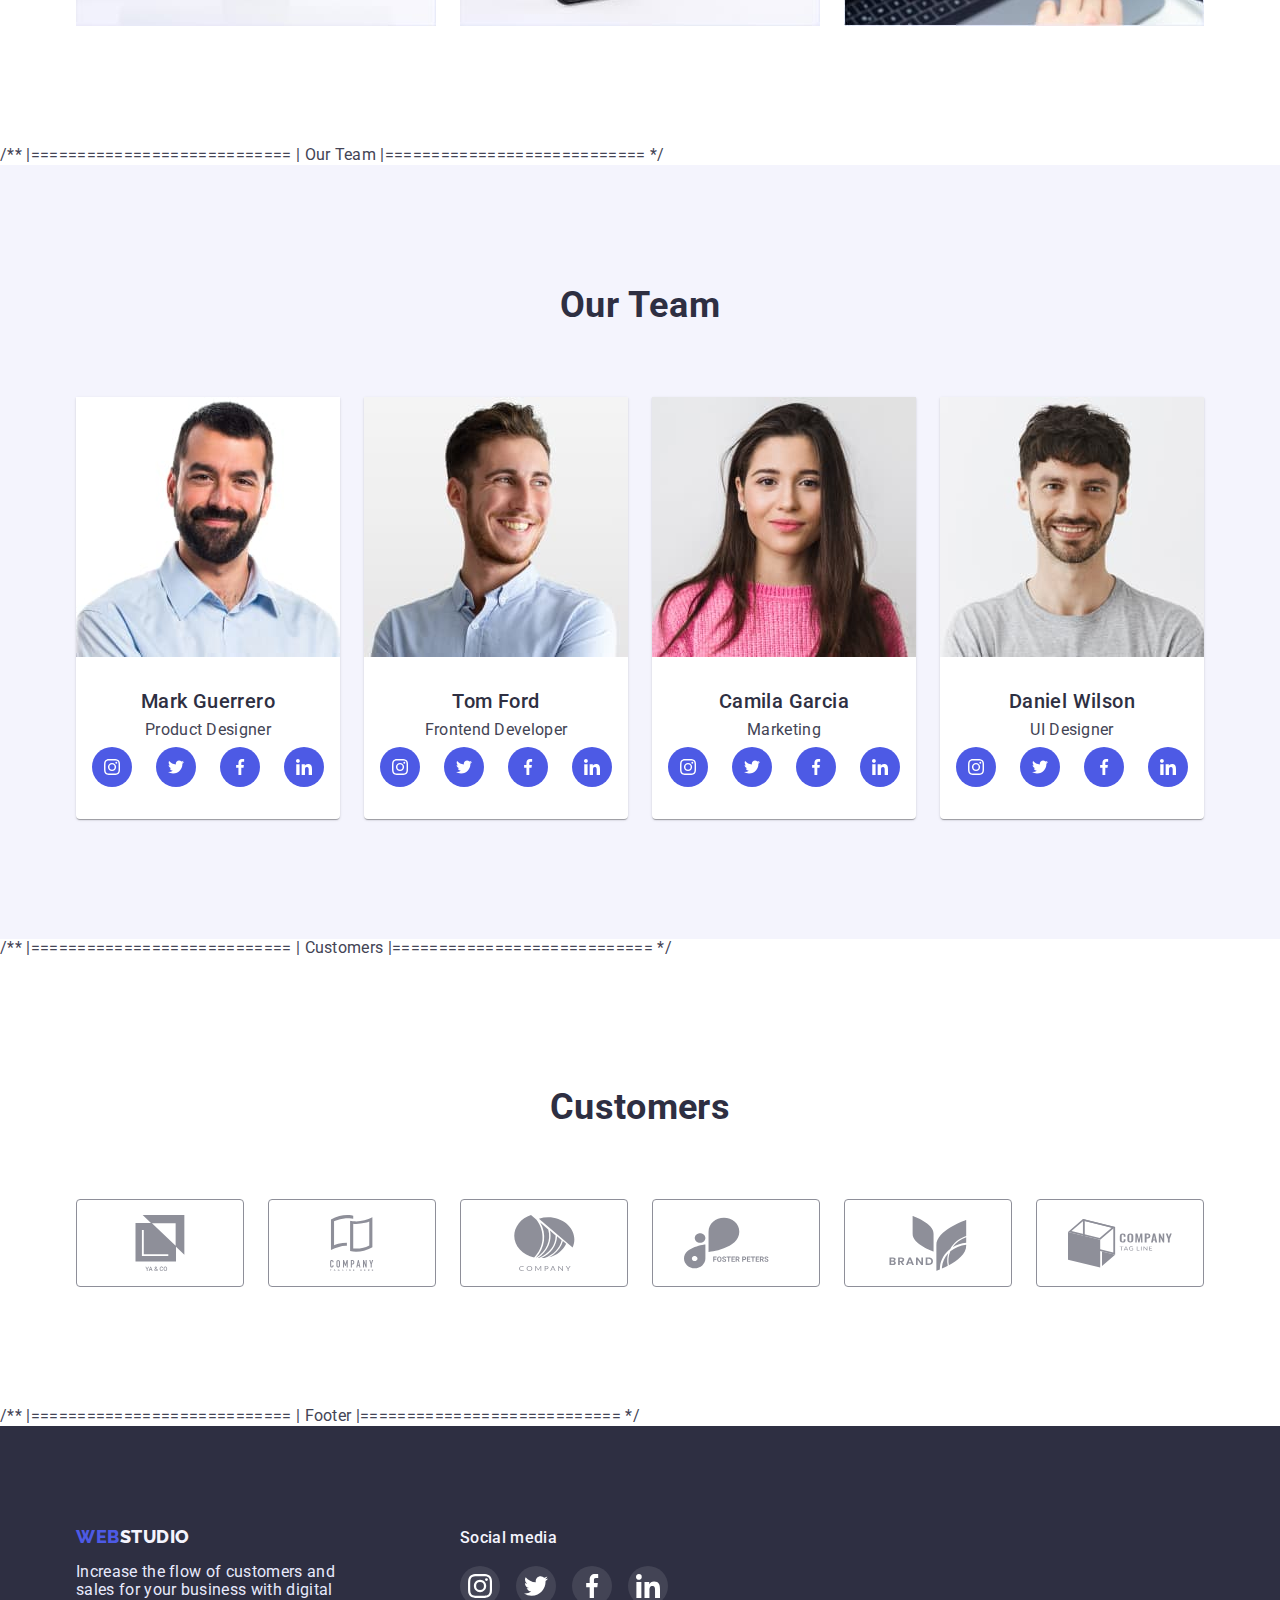
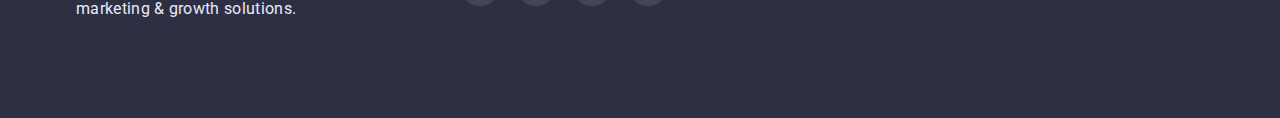
==== commit 2dd4a163: "added comments" ====
--- a/index.html
+++ b/index.html
@@ -5,29 +5,28 @@
     <meta http-equiv="X-UA-Compatible" content="IE=edge" />
     <meta name="viewport" content="width=device-width, initial-scale=1.0" />
     <title>WEBSTUDIO</title>
-    <!-- Fonts -->
+    /** |============================ | Fonts |============================ */
     <link rel="preconnect" href="https://fonts.googleapis.com" />
     <link rel="preconnect" href="https://fonts.gstatic.com" crossorigin />
     <link
       href="https://fonts.googleapis.com/css2?family=Raleway:wght@800&family=Roboto:wght@400;500;700;900&display=swap"
       rel="stylesheet"
     />
-    <!-- Styles -->
+    /** |============================ | Styles |============================ */
     <link
       rel="stylesheet"
       href="https://cdnjs.cloudflare.com/ajax/libs/modern-normalize/1.1.0/modern-normalize.min.css"
     />
     <link rel="stylesheet" href="./css/styles.css" />
   </head>
-  <!-- Body -->
   <body>
-    <!-- Header -->
+    /** |============================ | Header |============================ */
     <header class="header">
       <div class="header-container container">
         <a class="logo" href="./index.html">WEB<span class="logo-dark">STUDIO</span></a>
         <nav class="navigation">
           <ul class="navigation-list">
-            <li><a class="link index-link current" href="./index.html">Studio</a></li>
+            <li><a class="nav-studio link current" href="./index.html">Studio</a></li>
             <li><a class="link" href="./portfolio.html">Portfolio</a></li>
             <li><a class="link" href="">Contacts</a></li>
           </ul>
@@ -43,14 +42,14 @@
       </div>
     </header>
     <main>
-      <!--hero image-->
+      /** |============================ | Hero-section |============================ */
       <section class="hero-section">
         <div class="hero-container container">
           <h1 class="hero-title">Effective Solutions for Your Business</h1>
           <button class="primary-btn" type="button">Order Service</button>
         </div>
       </section>
-      <!-- Features -->
+      /** |============================ | Features |============================ */
       <section class="section">
         <div class="container">
           <h2 class="section-title" hidden>features</h2>
@@ -106,7 +105,7 @@
           </ul>
         </div>
       </section>
-      <!-- What are we doing -->
+      /** |============================ | What are we doing |============================ */
       <section class="section-work">
         <div class="container">
           <h2 class="section-title">What are we doing</h2>
@@ -133,7 +132,7 @@
           </ul>
         </div>
       </section>
-      <!-- Our team -->
+      /** |============================ | Our Team |============================ */
       <section class="section-team">
         <div class="container">
           <h2 class="section-title">Our Team</h2>
@@ -385,7 +384,7 @@
           </ul>
         </div>
       </section>
-      <!-- Customers -->
+      /** |============================ | Customers |============================ */
       <section class="customers">
         <div class="container">
           <h2 class="customers-title">Customers</h2>
@@ -466,7 +465,7 @@
         </div>
       </section>
     </main>
-    <!-- Footer -->
+    /** |============================ | Footer |============================ */
     <footer class="footer">
       <div class="container flex-footer">
         <div>
@@ -484,7 +483,7 @@
             <li class="social-media-item"
               ><a
                 class="social-media-link"
-                href="https:/instagram.com"
+                href="https://instagram.com"
                 target="_blank"
                 rel="noopener norefferer"
                 ><svg class="" width="24" height="24">
@@ -493,7 +492,7 @@
             <li class="social-media-item"
               ><a
                 class="social-media-link"
-                href="https:/twitter.com"
+                href="https://twitter.com"
                 target="_blank"
                 rel="noopener norefferer"
                 ><svg class="" width="24" height="24">
@@ -502,7 +501,7 @@
             <li class="social-media-item"
               ><a
                 class="social-media-link"
-                href="https:/facebook.com"
+                href="https://facebook.com"
                 target="_blank"
                 rel="noopener norefferer"
                 ><svg class="" width="24" height="24">
@@ -511,7 +510,7 @@
             <li class="social-media-item"
               ><a
                 class="social-media-link"
-                href="https:/linkedin.com"
+                href="https://linkedin.com"
                 target="_blank"
                 rel="noopener norefferer"
                 ><svg class="" width="24" height="24">
--- a/css/styles.css
+++ b/css/styles.css
@@ -74,7 +74,7 @@
 }
 
 /* Current color */
-.navigation-list .link.current {
+.link.current {
   color: var(--pressed-state);
 }
 
@@ -180,6 +180,7 @@
   letter-spacing: 0.04em;
   cursor: pointer;
   padding: 16px 32px;
+  box-shadow: 0px 4px 4px rgba(0, 0, 0, 0.15);
 }
 
 .primary-btn {
@@ -273,6 +274,10 @@
   line-height: calc(24 / 20);
   letter-spacing: 0.02em;
   margin-bottom: 8px;
+  color: var(--dark);
+}
+.section-text-porfolio {
+  color: var(--text);
 }
 
 /* FLEX */
@@ -415,6 +420,7 @@
 
 .filter-link {
   display: block;
+  text-decoration: none;
 }
 
 .filter-link:hover,
@@ -489,24 +495,6 @@
   fill: currentColor;
 }
 
-/* footer */
-/* .social-media {
-  display: flex;
-  justify-content: center;
-  gap: 24px;
-  margin-top: 8px;
-}
-.social-media-link {
-  display: flex;
-  align-items: center;
-  justify-content: center;
-
-  width: 40px;
-  height: 40px;
-  background-color: var(--primary-brand);
-  border-radius: 50%;
-  fill: var(--background-white);
-} */
 .flex-footer {
   display: flex;
 }
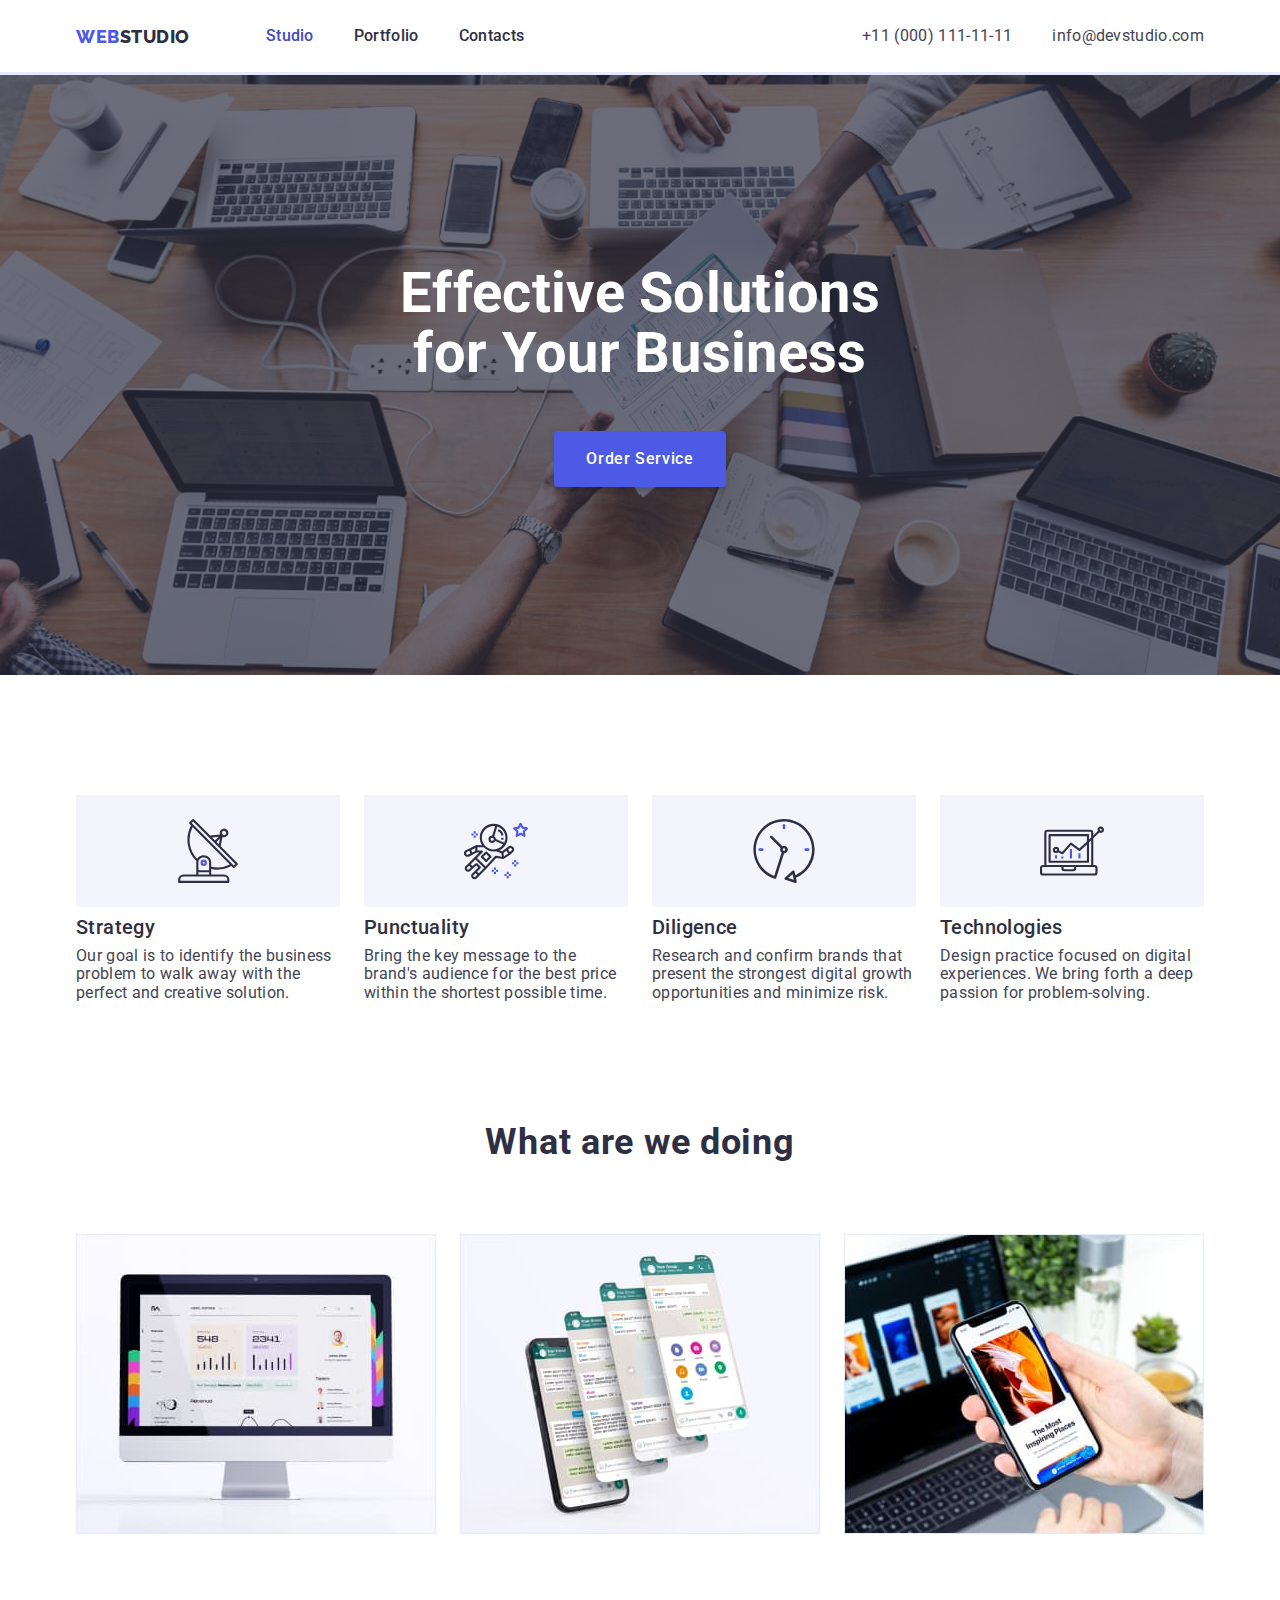
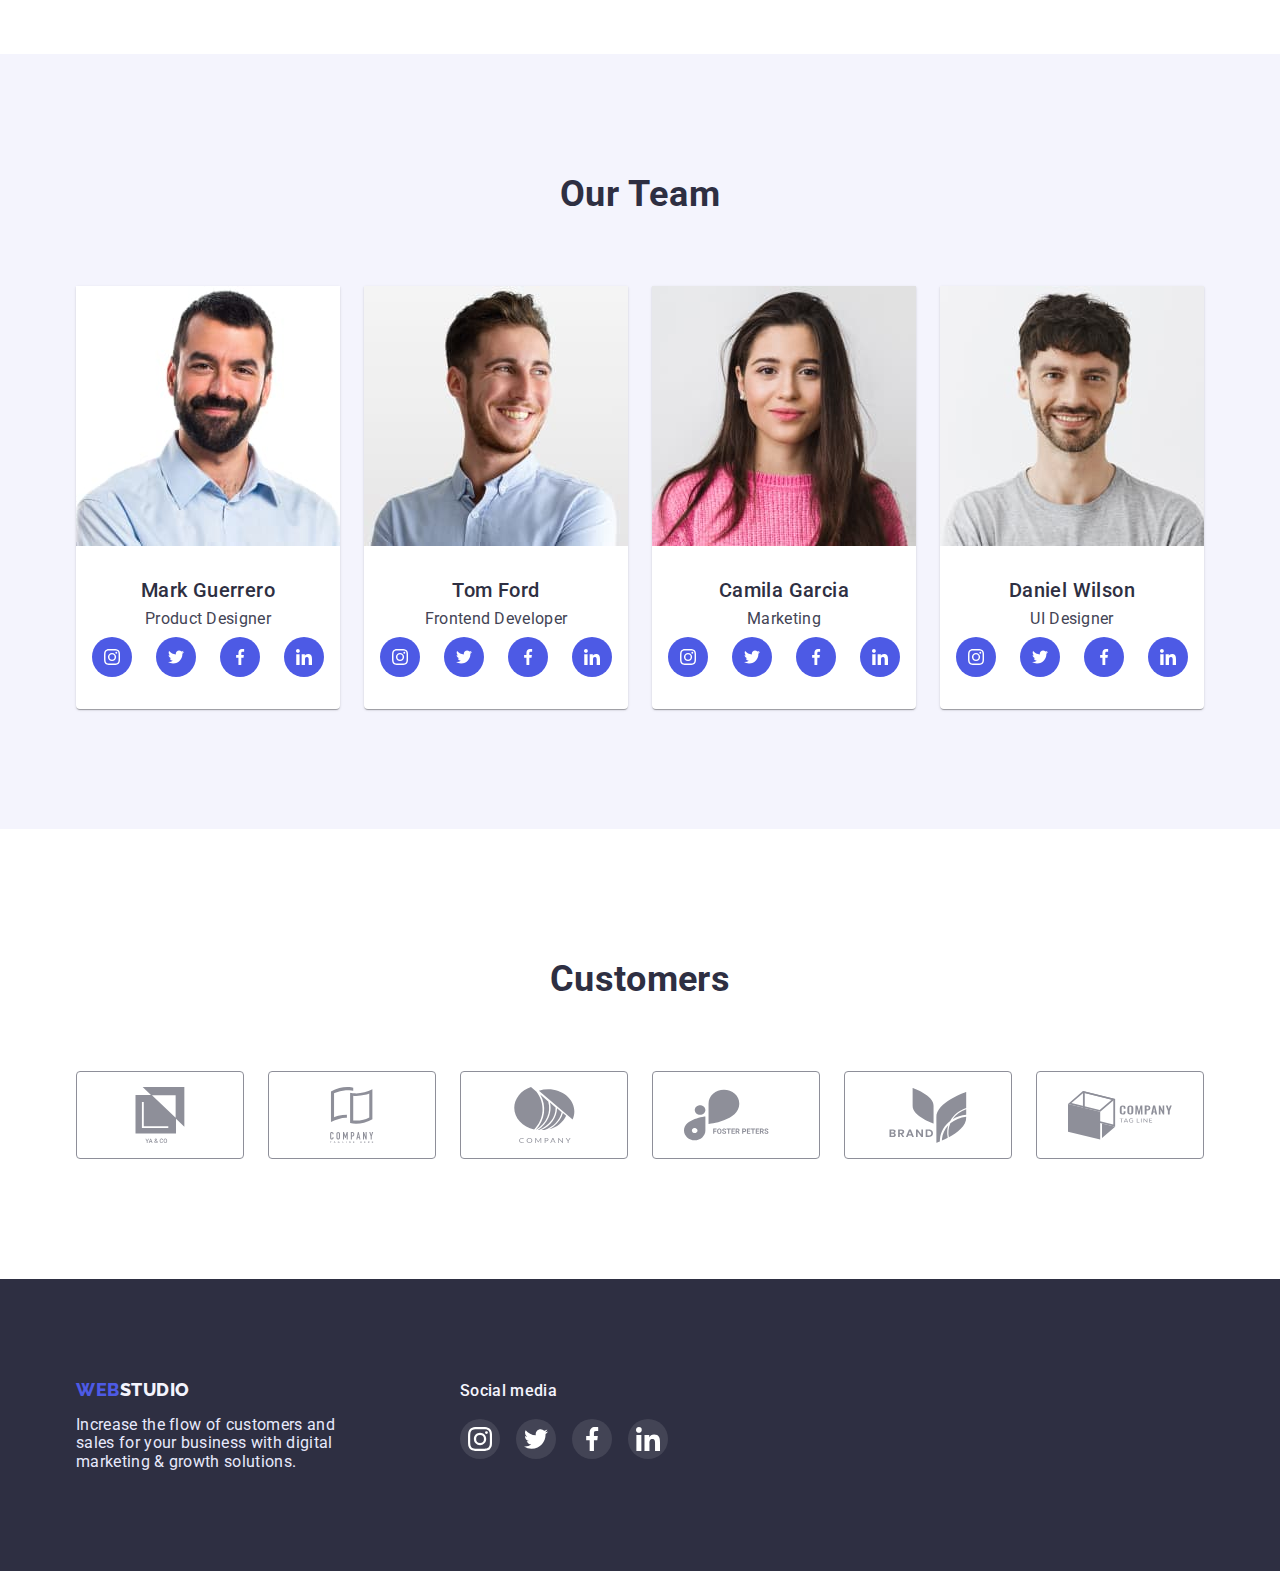
==== commit 93855858: "comments" ====
--- a/index.html
+++ b/index.html
@@ -5,14 +5,14 @@
     <meta http-equiv="X-UA-Compatible" content="IE=edge" />
     <meta name="viewport" content="width=device-width, initial-scale=1.0" />
     <title>WEBSTUDIO</title>
-    /** |============================ | Fonts |============================ */
+    <!-- /** |============================ | Fonts |============================ */ -->
     <link rel="preconnect" href="https://fonts.googleapis.com" />
     <link rel="preconnect" href="https://fonts.gstatic.com" crossorigin />
     <link
       href="https://fonts.googleapis.com/css2?family=Raleway:wght@800&family=Roboto:wght@400;500;700;900&display=swap"
       rel="stylesheet"
     />
-    /** |============================ | Styles |============================ */
+    <!-- /** |============================ | Styles |============================ */ -->
     <link
       rel="stylesheet"
       href="https://cdnjs.cloudflare.com/ajax/libs/modern-normalize/1.1.0/modern-normalize.min.css"
@@ -20,7 +20,7 @@
     <link rel="stylesheet" href="./css/styles.css" />
   </head>
   <body>
-    /** |============================ | Header |============================ */
+    <!-- /** |============================ | Header |============================ */ -->
     <header class="header">
       <div class="header-container container">
         <a class="logo" href="./index.html">WEB<span class="logo-dark">STUDIO</span></a>
@@ -42,14 +42,14 @@
       </div>
     </header>
     <main>
-      /** |============================ | Hero-section |============================ */
+      <!-- /** |============================ | Hero-section |============================ */ -->
       <section class="hero-section">
         <div class="hero-container container">
           <h1 class="hero-title">Effective Solutions for Your Business</h1>
           <button class="primary-btn" type="button">Order Service</button>
         </div>
       </section>
-      /** |============================ | Features |============================ */
+      <!-- /** |============================ | Features |============================ */ -->
       <section class="section">
         <div class="container">
           <h2 class="section-title" hidden>features</h2>
@@ -105,7 +105,7 @@
           </ul>
         </div>
       </section>
-      /** |============================ | What are we doing |============================ */
+      <!-- /** |============================ | What are we doing |============================ */ -->
       <section class="section-work">
         <div class="container">
           <h2 class="section-title">What are we doing</h2>
@@ -132,7 +132,7 @@
           </ul>
         </div>
       </section>
-      /** |============================ | Our Team |============================ */
+      <!-- /** |============================ | Our Team |============================ */ -->
       <section class="section-team">
         <div class="container">
           <h2 class="section-title">Our Team</h2>
@@ -384,7 +384,7 @@
           </ul>
         </div>
       </section>
-      /** |============================ | Customers |============================ */
+      <!-- /** |============================ | Customers |============================ */ -->
       <section class="customers">
         <div class="container">
           <h2 class="customers-title">Customers</h2>
@@ -465,7 +465,7 @@
         </div>
       </section>
     </main>
-    /** |============================ | Footer |============================ */
+    <!-- /** |============================ | Footer |============================ */ -->
     <footer class="footer">
       <div class="container flex-footer">
         <div>
